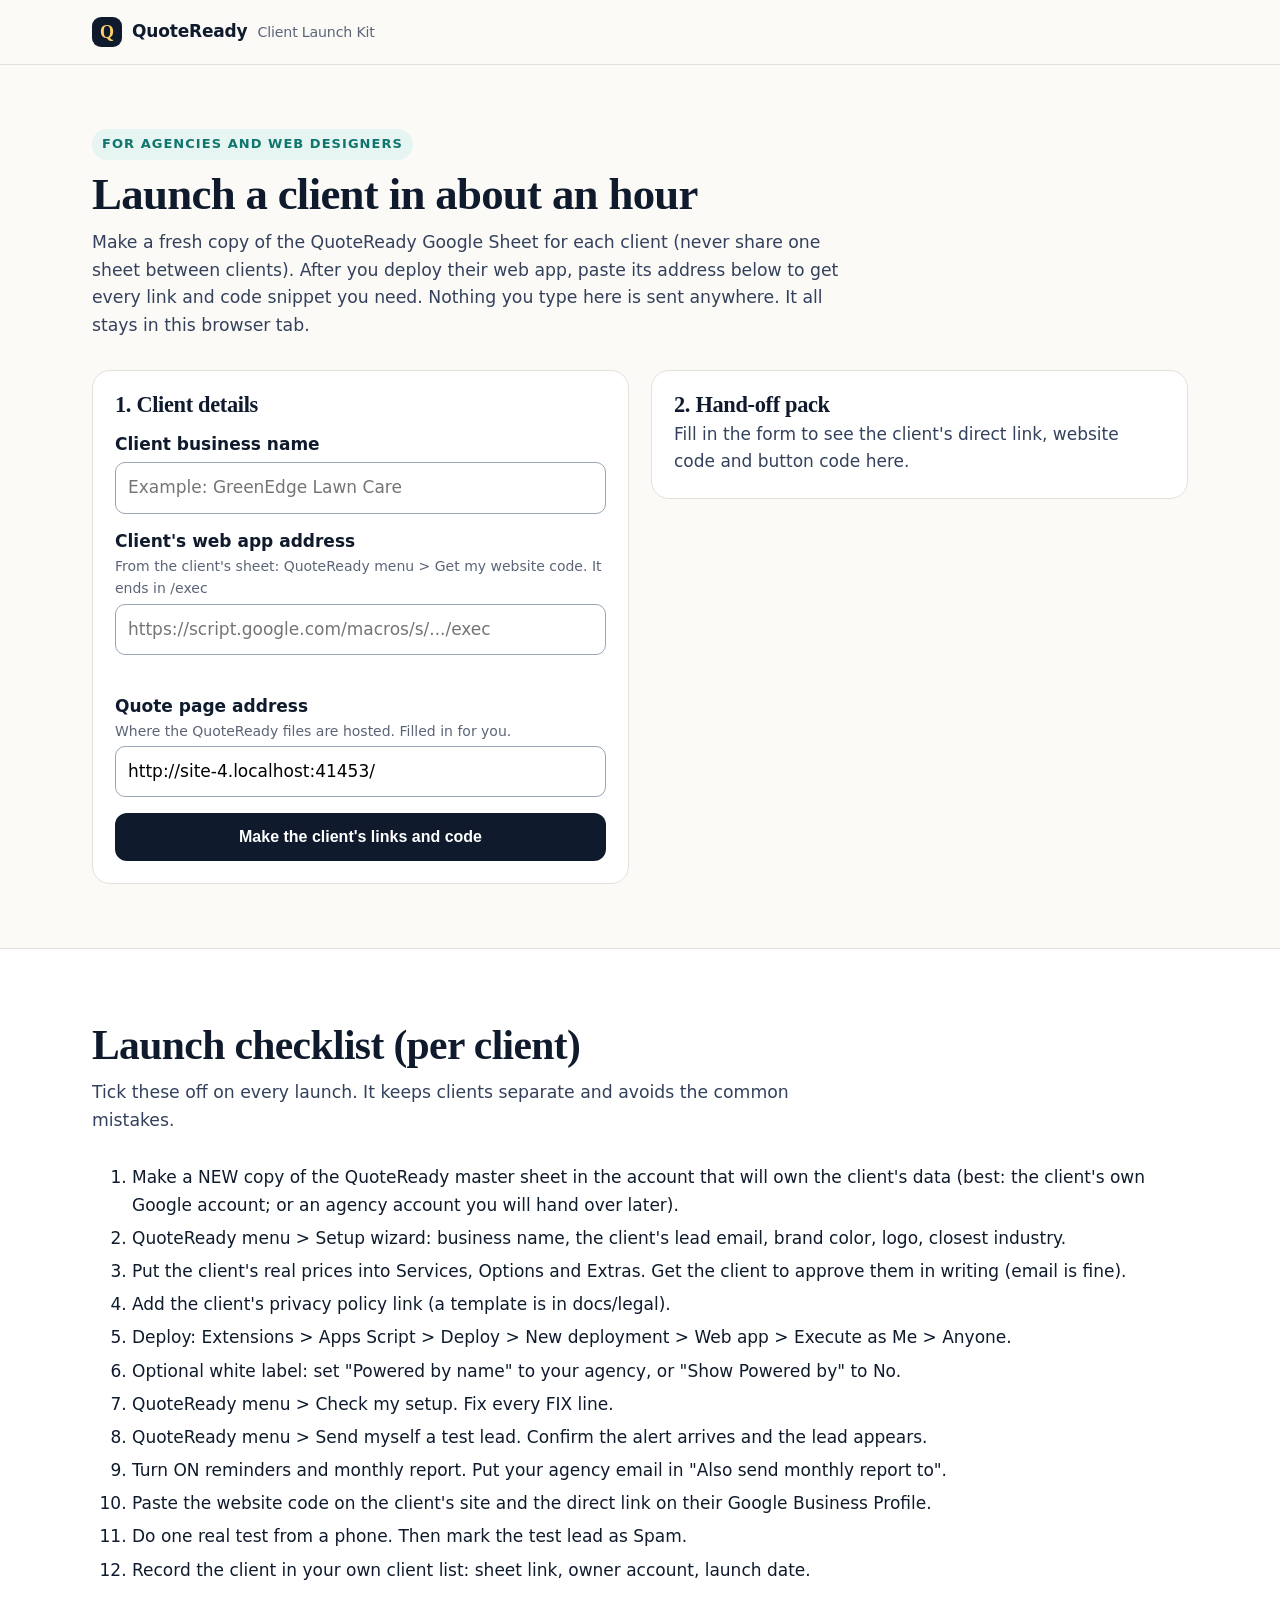
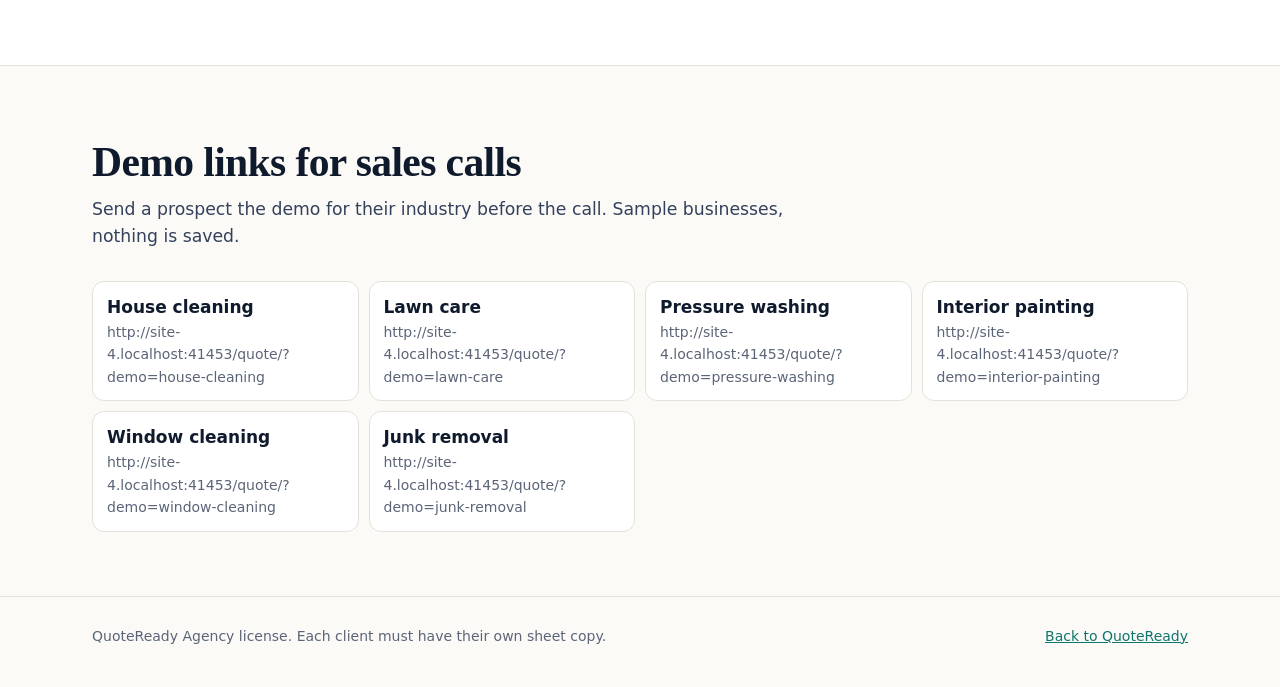
==== agency/index.html @ 95b5a1b6 "QuoteReady website files: sales page, quote page, embed script, agency kit Co-Authored-By: Claude Op" ====
<!DOCTYPE html>
<html lang="en">
<head>
  <meta charset="utf-8">
  <meta name="viewport" content="width=device-width, initial-scale=1">
  <title>QuoteReady Client Launch Kit (for agencies)</title>
  <meta name="robots" content="noindex">
  <link rel="stylesheet" href="../assets/site.css">
  <style>
    .kit { display: grid; grid-template-columns: 1fr 1fr; gap: 22px; align-items: start; }
    @media (max-width: 900px) { .kit { grid-template-columns: 1fr; } }
    .kit label { display: block; font-weight: 700; margin: 14px 0 4px; }
    .kit .hint { font-weight: 400; color: var(--muted); font-size: 14px; display: block; }
    .kit input { width: 100%; font: inherit; padding: 11px 12px; border: 1.5px solid #9aa5b5; border-radius: 10px; min-height: 46px; }
    .kit textarea { width: 100%; font: 14px/1.5 ui-monospace, SFMono-Regular, Menlo, Consolas, monospace; padding: 10px; border: 1.5px solid #9aa5b5; border-radius: 10px; min-height: 96px; background: #fbfbfb; }
    .err { color: #b42318; font-weight: 700; min-height: 1.4em; margin: 6px 0 0; }
    .out h3 { font-family: var(--sans); font-size: 1rem; margin: 16px 0 6px; letter-spacing: 0; }
    .copy { margin-top: 6px; }
    ol.check li { margin: 6px 0; }
    .demos { display: grid; grid-template-columns: repeat(auto-fill, minmax(220px, 1fr)); gap: 10px; }
    .demos a { display: block; background: #fff; border: 1px solid var(--line); border-radius: 12px; padding: 12px 14px; text-decoration: none; color: var(--ink); font-weight: 700; }
    .demos a span { display: block; font-weight: 400; color: var(--muted); font-size: 14px; }
  </style>
</head>
<body>
<a class="skip" href="#main">Skip to content</a>
<header class="nav"><div class="wrap"><a class="logo" href="../"><span class="mark" aria-hidden="true">Q</span> QuoteReady <small>Client Launch Kit</small></a></div></header>
<main id="main">
  <section>
    <div class="wrap">
      <div class="section-head">
        <span class="eyebrow">For agencies and web designers</span>
        <h1 style="font-size:clamp(2rem,4vw,2.8rem);margin:10px 0">Launch a client in about an hour</h1>
        <p>Make a fresh copy of the QuoteReady Google Sheet for each client (never share one sheet between clients). After you deploy their web app, paste its address below to get every link and code snippet you need. Nothing you type here is sent anywhere. It all stays in this browser tab.</p>
      </div>

      <div class="kit">
        <form class="card" id="kitForm" novalidate>
          <h2 style="font-size:1.4rem;margin:0 0 4px">1. Client details</h2>
          <label for="client">Client business name</label>
          <input id="client" autocomplete="off" maxlength="80" placeholder="Example: GreenEdge Lawn Care">
          <label for="api">Client's web app address <span class="hint">From the client's sheet: QuoteReady menu &gt; Get my website code. It ends in /exec</span></label>
          <input id="api" autocomplete="off" inputmode="url" placeholder="https://script.google.com/macros/s/.../exec" aria-describedby="apiErr">
          <p class="err" id="apiErr" role="alert"></p>
          <label for="base">Quote page address <span class="hint">Where the QuoteReady files are hosted. Filled in for you.</span></label>
          <input id="base" autocomplete="off" inputmode="url">
          <button class="btn dark" type="submit" style="margin-top:16px;width:100%">Make the client's links and code</button>
        </form>

        <div class="card out" id="out" aria-live="polite">
          <h2 style="font-size:1.4rem;margin:0 0 4px">2. Hand-off pack</h2>
          <p id="outEmpty">Fill in the form to see the client's direct link, website code and button code here.</p>
          <div id="outFull" hidden>
            <h3 id="h-link">Direct quote link (Google Business Profile, Facebook, texts, emails, QR codes)</h3>
            <textarea id="link" readonly aria-labelledby="h-link"></textarea>
            <button class="btn line small copy" type="button" data-copy="link">Copy link</button>
            <h3 id="h-embed">Website code (paste into an HTML / Embed / Code block)</h3>
            <textarea id="embed" readonly aria-labelledby="h-embed"></textarea>
            <button class="btn line small copy" type="button" data-copy="embed">Copy code</button>
            <h3 id="h-button">"Get a quote" button code (for a header or any page)</h3>
            <textarea id="button" readonly aria-labelledby="h-button"></textarea>
            <button class="btn line small copy" type="button" data-copy="button">Copy button code</button>
            <p><a id="open" href="#" target="_blank" rel="noopener">Open the client's live quote page</a></p>
          </div>
        </div>
      </div>
    </div>
  </section>

  <section class="alt">
    <div class="wrap">
      <div class="section-head"><h2>Launch checklist (per client)</h2><p>Tick these off on every launch. It keeps clients separate and avoids the common mistakes.</p></div>
      <ol class="check">
        <li>Make a NEW copy of the QuoteReady master sheet in the account that will own the client's data (best: the client's own Google account; or an agency account you will hand over later).</li>
        <li>QuoteReady menu &gt; Setup wizard: business name, the client's lead email, brand color, logo, closest industry.</li>
        <li>Put the client's real prices into Services, Options and Extras. Get the client to approve them in writing (email is fine).</li>
        <li>Add the client's privacy policy link (a template is in docs/legal).</li>
        <li>Deploy: Extensions &gt; Apps Script &gt; Deploy &gt; New deployment &gt; Web app &gt; Execute as Me &gt; Anyone.</li>
        <li>Optional white label: set "Powered by name" to your agency, or "Show Powered by" to No.</li>
        <li>QuoteReady menu &gt; Check my setup. Fix every FIX line.</li>
        <li>QuoteReady menu &gt; Send myself a test lead. Confirm the alert arrives and the lead appears.</li>
        <li>Turn ON reminders and monthly report. Put your agency email in "Also send monthly report to".</li>
        <li>Paste the website code on the client's site and the direct link on their Google Business Profile.</li>
        <li>Do one real test from a phone. Then mark the test lead as Spam.</li>
        <li>Record the client in your own client list: sheet link, owner account, launch date.</li>
      </ol>
    </div>
  </section>

  <section>
    <div class="wrap">
      <div class="section-head"><h2>Demo links for sales calls</h2><p>Send a prospect the demo for their industry before the call. Sample businesses, nothing is saved.</p></div>
      <div class="demos" id="demos"></div>
    </div>
  </section>
</main>
<footer class="site"><div class="wrap"><span>QuoteReady Agency license. Each client must have their own sheet copy.</span><a href="../">Back to QuoteReady</a></div></footer>
<script src="agency.js"></script>
</body>
</html>
---- assets/site.css ----
:root {
  --ink: #0f1b2d;
  --ink-2: #33415c;
  --muted: #5b6577;
  --paper: #fbfaf7;
  --card: #ffffff;
  --line: #e4e1d8;
  --teal: #0f766e;
  --teal-soft: #e6f4f2;
  --sun: #ffd166;
  --radius: 18px;
  --serif: "Iowan Old Style", "Palatino Linotype", Palatino, Georgia, ui-serif, serif;
  --sans: system-ui, -apple-system, "Segoe UI", Roboto, "Helvetica Neue", Arial, sans-serif;
}
* { box-sizing: border-box; }
html { scroll-behavior: smooth; }
@media (prefers-reduced-motion: reduce) { html { scroll-behavior: auto; } }
body { margin: 0; background: var(--paper); color: var(--ink); font-family: var(--sans); font-size: 17px; line-height: 1.6; }
a { color: var(--teal); }
.skip { position: absolute; left: -9999px; }
.skip:focus { left: 12px; top: 12px; background: var(--ink); color: #fff; padding: 8px 12px; z-index: 100; }
:focus-visible { outline: 3px solid #b45309; outline-offset: 3px; }
.wrap { max-width: 1140px; margin: 0 auto; padding: 0 22px; }
.sr { position: absolute; width: 1px; height: 1px; overflow: hidden; clip: rect(0 0 0 0); }

/* Nav */
.nav { position: sticky; top: 0; z-index: 20; background: rgba(251, 250, 247, .92); backdrop-filter: blur(8px); border-bottom: 1px solid var(--line); }
.nav .wrap { display: flex; align-items: center; justify-content: space-between; gap: 16px; height: 64px; }
.logo { display: flex; align-items: center; gap: 10px; font-weight: 800; color: var(--ink); text-decoration: none; letter-spacing: -0.01em; }
.logo .mark { width: 30px; height: 30px; border-radius: 9px; background: var(--ink); display: grid; place-items: center; color: var(--sun); font-family: var(--serif); font-size: 18px; }
.logo small { font-weight: 500; color: var(--muted); }
.nav ul { display: flex; gap: 22px; list-style: none; margin: 0; padding: 0; }
.nav ul a { color: var(--ink-2); text-decoration: none; font-size: 15px; }
.nav ul a:hover { color: var(--ink); text-decoration: underline; }
@media (max-width: 860px) { .nav ul { display: none; } }

/* Buttons */
.btn { display: inline-flex; align-items: center; justify-content: center; gap: 8px; min-height: 48px; padding: 12px 22px; border-radius: 12px; font-weight: 700; text-decoration: none; border: 2px solid transparent; font-size: 16px; cursor: pointer; }
.btn.dark { background: var(--ink); color: #fff; }
.btn.dark:hover { background: #1d2e49; }
.btn.line { border-color: var(--ink); color: var(--ink); background: transparent; }
.btn.line:hover { background: #fff; }
.btn.small { min-height: 40px; padding: 8px 16px; font-size: 15px; }

/* Hero */
.hero { padding: 56px 0 40px; }
.hero .wrap { display: grid; grid-template-columns: 1.05fr .95fr; gap: 44px; align-items: start; }
@media (max-width: 960px) { .hero .wrap { grid-template-columns: 1fr; } }
.eyebrow { display: inline-block; font-size: 13px; letter-spacing: .08em; text-transform: uppercase; font-weight: 700; color: var(--teal); background: var(--teal-soft); padding: 5px 10px; border-radius: 99px; }
h1, h2, h3 { font-family: var(--serif); letter-spacing: -0.015em; line-height: 1.1; }
.hero h1 { font-size: clamp(2.3rem, 5.2vw, 3.7rem); margin: 16px 0 16px; }
.hero h1 mark { background: linear-gradient(transparent 58%, var(--sun) 58%); color: inherit; padding: 0 2px; }
.hero p.lede { font-size: 1.18rem; color: var(--ink-2); max-width: 34em; }
.hero .ctas { display: flex; gap: 12px; flex-wrap: wrap; margin: 24px 0 18px; }
.ticks { list-style: none; padding: 0; margin: 18px 0 0; display: grid; gap: 8px; color: var(--ink-2); }
.ticks li::before { content: "\2713"; color: var(--teal); font-weight: 800; margin-right: 10px; }

.demo-card { background: var(--card); border: 1px solid var(--line); border-radius: 22px; box-shadow: 0 20px 50px rgba(15, 27, 45, .12); overflow: hidden; }
.demo-top { display: flex; align-items: center; justify-content: space-between; gap: 8px; padding: 12px 14px; border-bottom: 1px solid var(--line); background: #f6f4ee; flex-wrap: wrap; }
.demo-top label { font-size: 14px; font-weight: 700; }
.demo-top select { font: inherit; font-size: 15px; padding: 7px 10px; border-radius: 10px; border: 1.5px solid #a9a395; background: #fff; min-height: 40px; }
.demo-toggle { display: flex; align-items: center; gap: 6px; font-size: 14px; color: var(--ink-2); }
.demo-toggle input { width: 18px; height: 18px; accent-color: var(--teal); }
.demo-toggle select { min-height: 34px; padding: 4px 8px; font-size: 14px; }
.demo-card iframe { display: block; width: 100%; height: 760px; border: 0; }
.demo-caption { font-size: 13px; color: var(--muted); padding: 8px 14px 12px; margin: 0; border-top: 1px solid var(--line); }

/* Sections */
section { padding: 64px 0; }
section.alt { background: #fff; border-top: 1px solid var(--line); border-bottom: 1px solid var(--line); }
.section-head { max-width: 760px; margin-bottom: 30px; }
.section-head h2 { font-size: clamp(1.9rem, 3.6vw, 2.6rem); margin: 10px 0 10px; }
.section-head p { color: var(--ink-2); font-size: 1.08rem; margin: 0; }

.grid3 { display: grid; grid-template-columns: repeat(3, 1fr); gap: 18px; }
.grid2 { display: grid; grid-template-columns: repeat(2, 1fr); gap: 18px; }
@media (max-width: 860px) { .grid3, .grid2 { grid-template-columns: 1fr; } }
.card { background: var(--card); border: 1px solid var(--line); border-radius: var(--radius); padding: 22px; }
.card h3 { font-size: 1.3rem; margin: 6px 0 8px; }
.card p { margin: 0; color: var(--ink-2); }
.num { font-family: var(--serif); font-size: 2.2rem; color: var(--teal); line-height: 1; }
.source { font-size: 13px; color: var(--muted); margin-top: 10px !important; }

.steps { counter-reset: s; }
.steps .card { position: relative; padding-top: 54px; }
.steps .card::before { counter-increment: s; content: counter(s); position: absolute; top: 18px; left: 22px; width: 30px; height: 30px; border-radius: 50%; background: var(--ink); color: var(--sun); display: grid; place-items: center; font-weight: 800; }

.features { display: grid; grid-template-columns: repeat(3, 1fr); gap: 0; border: 1px solid var(--line); border-radius: var(--radius); overflow: hidden; background: #fff; }
.features div { padding: 20px 22px; border-right: 1px solid var(--line); border-bottom: 1px solid var(--line); }
.features h3 { font-family: var(--sans); font-size: 1.02rem; margin: 0 0 4px; letter-spacing: 0; }
.features p { margin: 0; color: var(--muted); font-size: .96rem; }
@media (max-width: 860px) { .features { grid-template-columns: 1fr; } .features div { border-right: 0; } }

table.compare { width: 100%; border-collapse: collapse; background: #fff; border: 1px solid var(--line); border-radius: var(--radius); overflow: hidden; font-size: .98rem; }
table.compare th, table.compare td { text-align: left; padding: 14px 16px; border-bottom: 1px solid var(--line); vertical-align: top; }
table.compare thead th { background: var(--ink); color: #fff; font-weight: 700; }
table.compare td:nth-child(2) { background: var(--teal-soft); font-weight: 600; }
.table-scroll { overflow-x: auto; }

.agency { background: var(--ink); color: #e9edf5; }
.agency .section-head h2, .agency h3 { color: #fff; }
.agency .section-head p, .agency .card p { color: #c6cedd; }
.agency .card { background: #172843; border-color: #2a3c5c; }
.agency .eyebrow { background: #1f3a3a; color: #7fe0d4; }
.agency a { color: var(--sun); }

/* Pricing */
.prices { display: grid; grid-template-columns: repeat(3, 1fr); gap: 18px; align-items: stretch; }
@media (max-width: 960px) { .prices { grid-template-columns: 1fr; } }
.price-card { background: #fff; border: 1px solid var(--line); border-radius: 20px; padding: 26px; display: flex; flex-direction: column; }
.price-card.featured { border: 2px solid var(--ink); box-shadow: 0 16px 40px rgba(15, 27, 45, .12); }
.price-card .tag { align-self: flex-start; font-size: 12px; font-weight: 800; letter-spacing: .06em; text-transform: uppercase; background: var(--sun); padding: 4px 9px; border-radius: 99px; }
.price-card h3 { font-size: 1.5rem; margin: 10px 0 4px; }
.price-card .amount { font-family: var(--serif); font-size: 2.8rem; line-height: 1; margin: 8px 0 2px; }
.price-card .per { color: var(--muted); font-size: .95rem; margin-bottom: 14px; }
.price-card ul { list-style: none; padding: 0; margin: 0 0 22px; display: grid; gap: 8px; flex: 1; align-content: start; }
.price-card li { padding-left: 26px; position: relative; color: var(--ink-2); }
.price-card li::before { content: "\2713"; position: absolute; left: 0; color: var(--teal); font-weight: 800; }

/* FAQ */
.faq details { background: #fff; border: 1px solid var(--line); border-radius: 14px; padding: 4px 18px; margin-bottom: 10px; }
.faq summary { cursor: pointer; font-weight: 700; padding: 14px 0; list-style-position: outside; }
.faq details p { margin: 0 0 16px; color: var(--ink-2); }

.final { text-align: center; }
.final h2 { font-size: clamp(2rem, 4vw, 2.8rem); margin: 0 0 12px; }
.final p { color: var(--ink-2); max-width: 640px; margin: 0 auto 24px; }

footer.site { border-top: 1px solid var(--line); padding: 28px 0 40px; color: var(--muted); font-size: 14px; }
footer.site .wrap { display: flex; justify-content: space-between; gap: 18px; flex-wrap: wrap; }

.demo-card.flash { animation: flash 1.2s ease-out; }
@keyframes flash { 0% { box-shadow: 0 0 0 0 rgba(255, 209, 102, .95), 0 20px 50px rgba(15, 27, 45, .12); } 100% { box-shadow: 0 0 0 18px rgba(255, 209, 102, 0), 0 20px 50px rgba(15, 27, 45, .12); } }
.demo-fallback { margin: 0; padding: 12px 14px; background: #fff8e6; border-bottom: 1px solid var(--line); font-size: 15px; display: flex; gap: 10px; align-items: center; flex-wrap: wrap; }
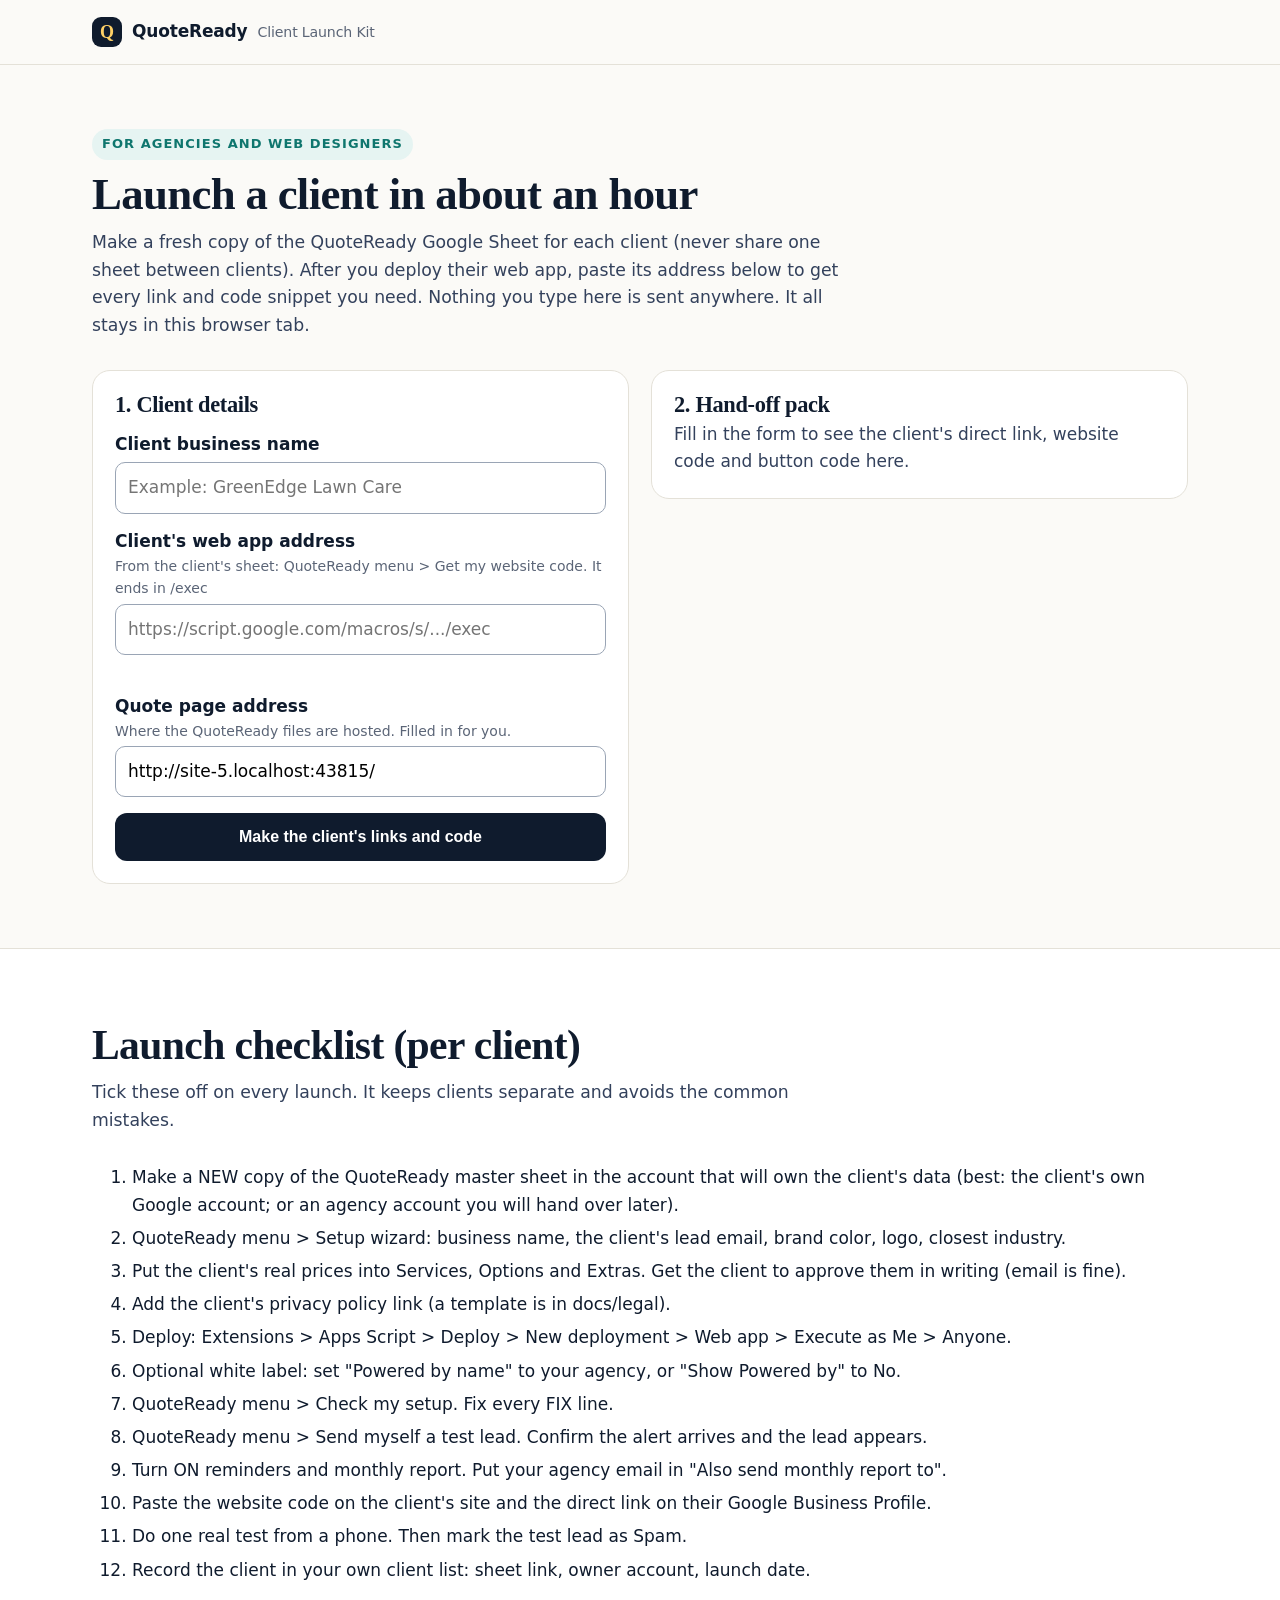
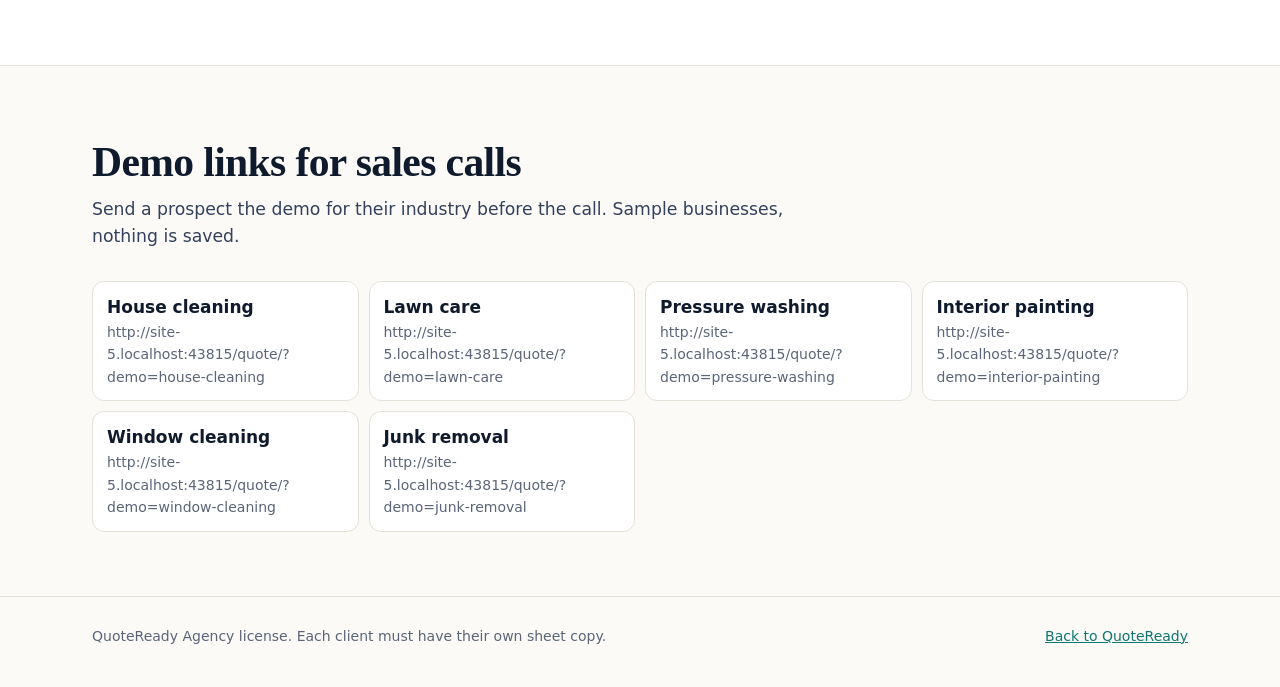
==== commit b7a58122: "Add Google Tag Manager to sales, agency and legal pages; privacy policy updated Co-Authored-By: Clau" ====
--- a/agency/index.html
+++ b/agency/index.html
@@ -1,6 +1,15 @@
 <!DOCTYPE html>
 <html lang="en">
 <head>
+<!-- Google Tag Manager -->
+<script async src="https://www.googletagmanager.com/gtm.js?id=GTM-KSQ2MB2R"></script>
+<script>
+  window.dataLayer = window.dataLayer || [];
+  function gtag(){dataLayer.push(arguments);}
+  gtag('js', new Date());
+  dataLayer.push({'gtm.start': new Date().getTime(), event: 'gtm.js'});
+</script>
+<!-- End Google Tag Manager -->
   <meta charset="utf-8">
   <meta name="viewport" content="width=device-width, initial-scale=1">
   <title>QuoteReady Client Launch Kit (for agencies)</title>
@@ -23,6 +32,7 @@
   </style>
 </head>
 <body>
+<noscript><iframe src="https://www.googletagmanager.com/ns.html?id=GTM-KSQ2MB2R" height="0" width="0" style="display:none;visibility:hidden" title="Google Tag Manager"></iframe></noscript>
 <a class="skip" href="#main">Skip to content</a>
 <header class="nav"><div class="wrap"><a class="logo" href="../"><span class="mark" aria-hidden="true">Q</span> QuoteReady <small>Client Launch Kit</small></a></div></header>
 <main id="main">
